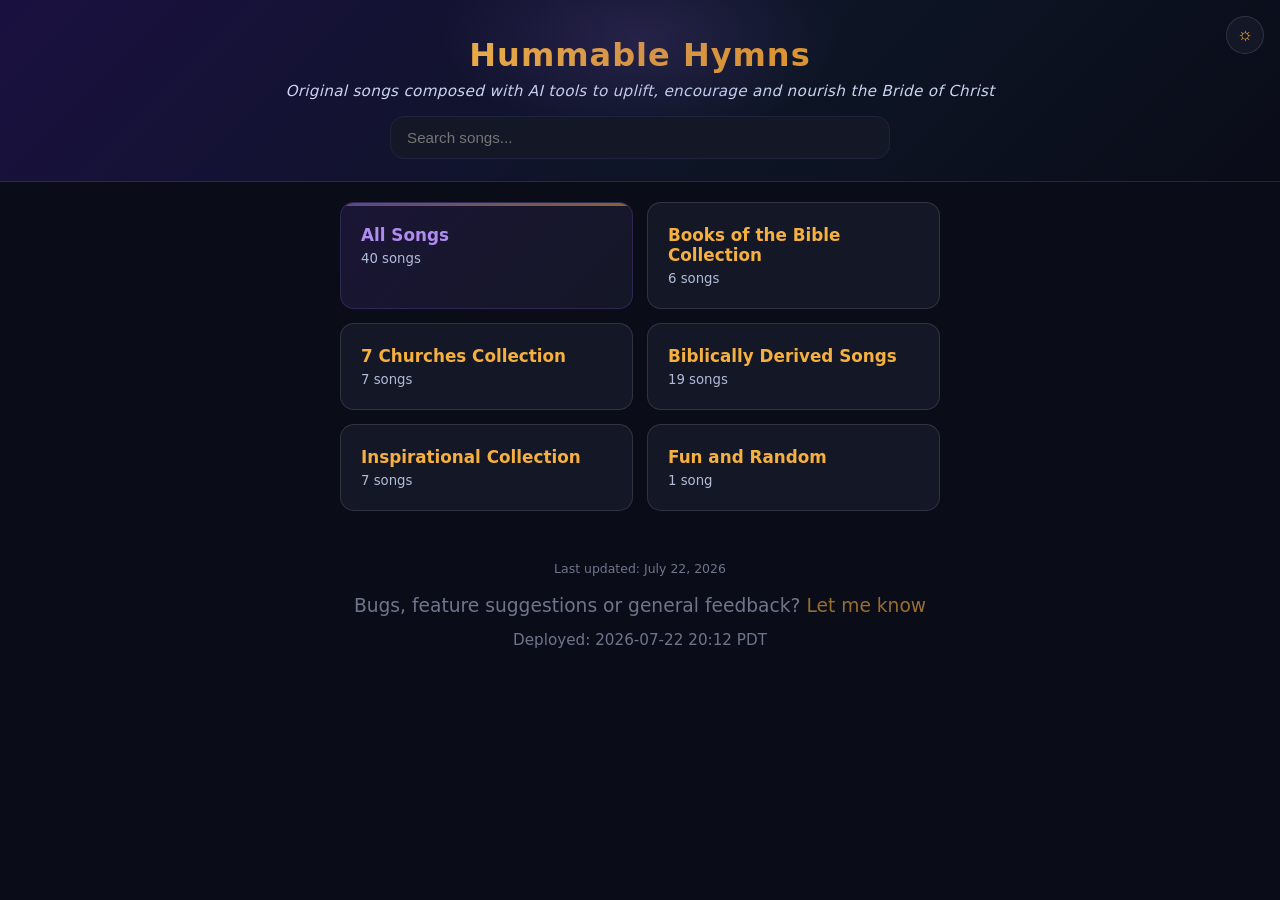
==== index.html @ 8672c4fe "Trim Media Session metadata to title-only as a diagnostic step Title + artist + album + artwork all " ====
<!DOCTYPE html>
<html lang="en">
<head>
<meta charset="UTF-8">
<meta name="viewport" content="width=device-width, initial-scale=1.0">
<meta http-equiv="Cache-Control" content="no-cache, no-store, must-revalidate">
<meta http-equiv="Pragma" content="no-cache">
<meta http-equiv="Expires" content="0">
<title>Hummable Hymns</title>
<link rel="icon" href="img/icon-192.png" type="image/png">
<link rel="apple-touch-icon" href="img/icon-192.png">
<link rel="stylesheet" href="css/style.css?v=15">
<script>
  (function () {
    var saved = localStorage.getItem("theme");
    if (saved === "day") document.documentElement.setAttribute("data-theme", "day");
  })();
</script>
</head>
<body>
  <header class="site-header" id="site-header">
    <button id="theme-toggle" class="theme-toggle" aria-label="Switch to day mode" title="Toggle day/night mode">&#9788;</button>
    <a href="index.html" class="back-link hidden" id="back-link">&larr; Categories</a>
    <h1 id="page-title">Hummable Hymns</h1>
    <p class="tagline" id="page-tagline">Original songs, freely played.</p>
    <div class="search-container">
      <input type="text" id="search-input" placeholder="Search songs..." autocomplete="off">
      <div id="search-results" class="search-results-dropdown"></div>
    </div>
  </header>

  <button id="now-playing-strip" class="now-playing-strip hidden" type="button">
    <span class="now-playing-strip-icon">&#8618;</span>
    <span class="now-playing-strip-text" id="now-playing-strip-text"></span>
  </button>

  <main class="category-grid" id="category-grid">
    <!-- Categories are rendered here by js/app.js -->
  </main>

  <main id="playlist-view" class="hidden">
    <ul class="song-list" id="song-list">
      <!-- Songs rendered here by js/app.js -->
    </ul>
  </main>

  <div class="player-bar hidden" id="player-bar">
    <div class="lyrics-panel" id="lyrics-panel">
      <div class="lyrics-panel-header">
        <span>Lyrics</span>
      </div>
      <div class="lyrics-panel-body" id="lyrics-panel-body">
        <!-- Lyrics text injected here by player.js -->
      </div>
    </div>
    <div class="player-info">
      <p id="now-playing-title">Select a song</p>
    </div>
    <div class="player-progress">
      <span id="current-time">0:00</span>
      <input type="range" id="seek-bar" value="0" min="0" max="100" step="0.1">
      <span id="duration-time">0:00</span>
    </div>
    <div class="player-controls">
      <button id="shuffle-btn" aria-label="Shuffle off" aria-pressed="false" title="Shuffle" fill="currentColor">
        <svg width="24px" height="24px" viewBox="0 0 16 16" xmlns="http://www.w3.org/2000/svg">
            <path d="M13 1H12V3H10.5858L7 6.58579L3.41421 3H0V5H2.58579L5.58579 8L2.58579 11H0V13H3.41421L11.4142 5H12V7H13L16 4L13 1Z"/>
            <path d="M12 9H13L16 12L13 15H12V13H10.5858L8.41421 10.8284L9.82843 9.41421L11.4142 11H12V9Z"/>
        </svg>
      </button>
      <button id="prev-btn" aria-label="Previous">&#9664;&#9664;</button>
      <button id="play-pause-btn" aria-label="Play">&#9654;</button>
      <button id="next-btn" aria-label="Next">&#9654;&#9654;</button>
      <button id="lyrics-btn" aria-label="Show lyrics" class="lyrics-btn" disabled>&#9660; Lyrics</button>
      <div class="volume-control">
        <button id="volume-btn" class="volume-btn" aria-label="Volume" aria-expanded="false" aria-controls="volume-popover">&#128266;</button>
        <div class="volume-popover" id="volume-popover">
          <input type="range" id="volume-bar" min="0" max="1" step="0.01" value="1" aria-label="Volume">
        </div>
      </div>
    </div>
    <audio id="audio-player" preload="auto"></audio>
  </div>

  <footer class="site-footer" id="site-footer">
    <p id="last-updated" style="margin:0; margin-bottom: 14pt;"></p>
    <p style="margin:0; font-size: 14pt;">Bugs, feature suggestions or general feedback? <a href="mailto:sutherfone@gmail.com">Let me know</a></p>
    <p id="deploy-stamp" class="deploy-stamp"></p>
  </footer>

  <script src="js/player.js?v=15"></script>
  <script src="js/app.js?v=15"></script>
</body>
</html>
---- css/style.css ----
:root {
  --bg: #0a0c18;
  --surface: #141726;
  --surface-light: #1e2340;
  --surface-hover: #252c44;
  --text: #ffffff;
  --text-dim: #b0bcd8;
  --accent: #f5b040;
  --accent-glow: rgba(245, 176, 64, 0.22);
  --accent2: #9b7de0;
  --accent2-glow: rgba(155, 125, 224, 0.22);
  --green: #3dba7e;
  --radius: 14px;
  --radius-sm: 8px;
  --gradient-header: linear-gradient(135deg, #1a1040 0%, #0d1525 60%, #0a0c18 100%);
}

:root[data-theme="day"] {
  --bg: #f7f5ef;
  --surface: #ffffff;
  --surface-light: #e6e1d4;
  --surface-hover: #ece7da;
  --text: #1a1810;
  --text-dim: #5a5548;
  --accent: #b5750f;
  --accent-glow: rgba(181, 117, 15, 0.18);
  --accent2: #6a4bb0;
  --accent2-glow: rgba(106, 75, 176, 0.18);
  --green: #1f8a52;
  --gradient-header: linear-gradient(135deg, #fff8e8 0%, #fdf1e0 60%, #f7f5ef 100%);
}
:root[data-theme="day"] .site-header h1 {
  background: linear-gradient(135deg, #a5680d 0%, #8a5610 50%, #6e4308 100%);
  -webkit-background-clip: text;
  background-clip: text;
}
:root[data-theme="day"] .tagline { color: #4a4638; }
:root[data-theme="day"] .category-card,
:root[data-theme="day"] .song-item:hover,
:root[data-theme="day"] .lyrics-panel,
:root[data-theme="day"] .admin-section {
  border-color: rgba(0,0,0,0.1);
}
:root[data-theme="day"] .category-card.all-card {
  background: linear-gradient(135deg, #ece6fb 0%, var(--surface) 100%);
}
:root[data-theme="day"] .category-card.new-card {
  background: linear-gradient(135deg, #e3f5ec 0%, var(--surface) 100%);
}
:root[data-theme="day"] .player-bar {
  background: linear-gradient(180deg, rgba(255,255,255,0.97) 0%, rgba(247,245,239,0.99) 100%);
  border-top-color: rgba(181,117,15,0.25);
  box-shadow: 0 -4px 32px rgba(0,0,0,0.12);
}

* { box-sizing: border-box; }

.hidden { display: none !important; }

body {
  margin: 0;
  font-family: Verdana, Geneva, "DejaVu Sans", sans-serif;
  background: var(--bg);
  color: var(--text);
  min-height: 100vh;
  /* Kept in sync with the fixed player bar's real rendered height by
     player.js — the bar can grow taller on narrow viewports where its
     controls wrap to a second row, and a hardcoded value here would
     leave the last song(s) in a long list hidden underneath it. */
  padding-bottom: calc(var(--player-bar-height, 120px) + 12px);
}

a { color: var(--accent); text-decoration: none; }

/* Header */
.site-header {
  padding: 36px 20px 22px;
  text-align: center;
  background: var(--gradient-header);
  border-bottom: 1px solid rgba(232,160,48,0.15);
  position: relative;
  overflow: visible;
}

/* Theme toggle */
.theme-toggle {
  position: absolute;
  top: 16px;
  right: 16px;
  width: 38px;
  height: 38px;
  display: flex;
  align-items: center;
  justify-content: center;
  background: var(--surface);
  border: 1px solid rgba(255,255,255,0.12);
  border-radius: 50%;
  color: var(--accent);
  font-size: 1.1rem;
  line-height: 1;
  cursor: pointer;
  z-index: 5;
  transition: background 0.15s, border-color 0.15s, transform 0.15s;
}
.theme-toggle:hover {
  background: var(--surface-hover);
  transform: translateY(-1px);
}
:root[data-theme="day"] .theme-toggle {
  border-color: rgba(0,0,0,0.12);
}

/* Search container */
.search-container {
  position: relative;
  margin-top: 16px;
  max-width: 500px;
  margin-left: auto;
  margin-right: auto;
}

#search-input {
  width: 100%;
  padding: 12px 16px;
  background: var(--surface);
  border: 1px solid var(--surface-light);
  border-radius: var(--radius);
  color: var(--text);
  font-size: 0.95rem;
  outline: none;
  transition: border-color 0.15s, box-shadow 0.15s;
}

#search-input:focus {
  border-color: var(--accent);
  box-shadow: 0 0 0 2px rgba(232, 160, 48, 0.15);
}

.search-results-dropdown {
  position: absolute;
  top: 100%;
  left: 0;
  right: 0;
  max-height: 300px;
  overflow-y: auto;
  background: var(--surface);
  border: 1px solid var(--surface-light);
  border-radius: var(--radius-sm);
  margin-top: 8px;
  display: none;
  z-index: 10000;
  box-shadow: 0 8px 24px rgba(0, 0, 0, 0.3);
}

.search-results-dropdown.show {
  display: block;
}

.search-result-item {
  padding: 12px 16px;
  cursor: pointer;
  border-bottom: 1px solid rgba(255, 255, 255, 0.06);
  transition: background 0.15s;
  color: var(--text);
  font-size: 0.9rem;
}

.search-result-item:hover {
  background: var(--surface-hover);
}

.search-result-item:last-child {
  border-bottom: none;
}

.search-result-item .result-title {
  font-weight: 500;
  margin-bottom: 2px;
}

.search-result-item .result-category {
  font-size: 0.8rem;
  color: var(--text-dim);
  font-style: italic;
}

.no-results {
  padding: 16px;
  text-align: center;
  color: var(--text-dim);
  font-size: 0.85rem;
  font-style: italic;
}
.site-header::before {
  content: '';
  position: absolute;
  top: -60px; left: 50%;
  transform: translateX(-50%);
  width: 400px; height: 200px;
  background: radial-gradient(ellipse, rgba(124,92,191,0.2) 0%, transparent 70%);
  pointer-events: none;
}
.site-header h1 {
  margin: 0;
  font-size: 2rem;
  letter-spacing: 1px;
  background: linear-gradient(135deg, #f0d080 0%, #e8a030 50%, #c47820 100%);
  -webkit-background-clip: text;
  -webkit-text-fill-color: transparent;
  background-clip: text;
  text-shadow: none;
}
.tagline {
  color: #c8d4f0;
  margin: 8px 0 0;
  font-size: 0.95rem;
  font-style: italic;
  letter-spacing: 0.3px;
}
.playlist-header {
  text-align: left;
  padding-bottom: 12px;
}
.back-link {
  display: inline-flex;
  align-items: center;
  gap: 6px;
  margin-bottom: 8px;
  font-size: 0.9rem;
  color: var(--accent);
  opacity: 0.85;
  transition: opacity 0.15s;
}
.back-link:hover { opacity: 1; }

/* Now-playing strip (shown on the category grid while something plays) */
.now-playing-strip {
  display: flex;
  align-items: center;
  gap: 10px;
  max-width: 420px;
  margin: 18px auto 0;
  padding: 10px 18px;
  background: var(--surface);
  border: 1px solid rgba(232,160,48,0.25);
  border-radius: 999px;
  color: var(--text);
  font-size: 0.85rem;
  cursor: pointer;
  transition: background 0.15s, border-color 0.15s, transform 0.15s;
}
.now-playing-strip:hover {
  background: var(--surface-hover);
  border-color: var(--accent);
  transform: translateY(-1px);
}
.now-playing-strip-icon {
  display: flex;
  align-items: center;
  justify-content: center;
  width: 22px;
  height: 22px;
  flex-shrink: 0;
  border-radius: 50%;
  background: rgba(232,160,48,0.15);
  color: var(--accent);
  font-size: 0.7rem;
}
.now-playing-strip-text {
  overflow: hidden;
  text-overflow: ellipsis;
  white-space: nowrap;
}

/* Category grid */
.category-grid {
  display: grid;
  grid-template-columns: 1fr;
  gap: 14px;
  padding: 20px 20px 30px;
  max-width: 640px;
  margin: 0 auto;
}
@media (min-width: 540px) {
  .category-grid { grid-template-columns: 1fr 1fr; }
}

.category-card {
  background: var(--surface);
  border: 1px solid rgba(255,255,255,0.12);
  border-radius: var(--radius);
  padding: 22px 20px;
  cursor: pointer;
  transition: background 0.18s, transform 0.15s, border-color 0.18s, box-shadow 0.18s;
  position: relative;
  overflow: hidden;
}
.category-card::before {
  content: '';
  position: absolute;
  top: 0; left: 0; right: 0;
  height: 3px;
  background: linear-gradient(90deg, var(--accent2), var(--accent));
  opacity: 0;
  transition: opacity 0.2s;
}
.category-card:hover,
.category-card:active {
  background: var(--surface-hover);
  border-color: rgba(232,160,48,0.25);
  box-shadow: 0 4px 24px rgba(0,0,0,0.4), 0 0 0 1px rgba(232,160,48,0.1);
  transform: translateY(-3px);
}
.category-card:hover::before { opacity: 1; }

.category-card h2 {
  margin: 0 0 6px;
  font-size: 1.05rem;
  color: var(--accent);
}
.category-card p {
  margin: 0;
  font-size: 0.83rem;
  color: var(--text-dim);
}

/* Special "All Songs" card */
.category-card.all-card {
  border-color: rgba(124,92,191,0.25);
  background: linear-gradient(135deg, #1a1535 0%, var(--surface) 100%);
}
.category-card.all-card::before {
  opacity: 0.5;
}
.category-card.all-card h2 {
  color: #b08cf0;
}

/* Song list */
.song-list {
  list-style: none;
  margin: 0;
  padding: 10px 12px;
  max-width: 700px;
  margin-inline: auto;
  display: flex;
  flex-direction: column;
  gap: 4px;
}
.song-item {
  display: flex;
  align-items: center;
  padding: 12px 14px;
  border-radius: var(--radius-sm);
  border: 1px solid transparent;
  cursor: pointer;
  transition: background 0.13s, border-color 0.13s;
  gap: 12px;
}
.song-item:hover {
  background: var(--surface);
  border-color: rgba(255,255,255,0.06);
}
.song-item.active {
  background: linear-gradient(90deg, rgba(232,160,48,0.12), transparent);
  border-color: rgba(232,160,48,0.18);
}
.song-item .song-num {
  font-size: 0.78rem;
  color: var(--text-dim);
  width: 22px;
  flex-shrink: 0;
  text-align: right;
}
.song-item .song-title {
  font-size: 0.97rem;
  flex: 1;
  min-width: 0;
  overflow: hidden;
  text-overflow: ellipsis;
  white-space: nowrap;
}
.song-item.active .song-title {
  color: var(--accent);
  font-weight: 600;
}
.song-item .song-badge-new {
  flex-shrink: 0;
  font-size: 0.65rem;
  font-weight: 700;
  letter-spacing: 0.4px;
  text-transform: uppercase;
  color: var(--green);
  background: rgba(61,186,126,0.14);
  border-radius: 999px;
  padding: 2px 8px;
}
.song-item .song-icon {
  width: 26px;
  height: 26px;
  flex-shrink: 0;
  display: flex;
  align-items: center;
  justify-content: center;
  border-radius: 50%;
  background: var(--surface-light);
  color: var(--text-dim);
  font-size: 0.68rem;
  transition: background 0.15s, color 0.15s;
}
.song-item:hover .song-icon {
  background: rgba(232,160,48,0.15);
  color: var(--accent);
}
.song-item.active .song-icon {
  background: rgba(232,160,48,0.2);
  color: var(--accent);
}

/* Lyrics panel */
.lyrics-panel {
  max-height: 0;
  overflow: hidden;
  border-radius: var(--radius-sm);
  background: var(--surface);
  border: 1px solid rgba(232,160,48,0.15);
  transition: max-height 0.28s ease, opacity 0.2s ease, margin 0.28s ease;
  opacity: 0;
  margin-bottom: 0;
}
.lyrics-panel.open {
  max-height: 240px;
  opacity: 1;
  margin-bottom: 8px;
}
.lyrics-panel-header {
  display: flex;
  align-items: center;
  justify-content: space-between;
  padding: 8px 12px;
  border-bottom: 1px solid rgba(255,255,255,0.06);
  font-size: 0.8rem;
  letter-spacing: 0.5px;
  text-transform: uppercase;
  color: var(--text-dim);
}
.lyrics-panel-body {
  padding: 12px 16px 16px;
  max-height: 190px;
  overflow-y: auto;
  font-size: 0.92rem;
  line-height: 1.6;
  color: var(--text);
}
.lyrics-line {
  margin: 0 0 2px;
  white-space: pre-wrap;
}
.lyrics-line.lyrics-blank {
  height: 0.6em;
}
.lyrics-line.lyrics-section {
  margin-top: 14px;
  margin-bottom: 6px;
  font-weight: 700;
  letter-spacing: 0.4px;
  text-transform: uppercase;
  font-size: 0.78rem;
  color: var(--accent);
}
.lyrics-line.lyrics-section:first-child {
  margin-top: 0;
}
.lyrics-btn {
  background: none;
  border: 1px solid var(--surface-light);
  color: var(--text-dim);
  font-size: 0.78rem;
  font-weight: 600;
  letter-spacing: 0.3px;
  cursor: pointer;
  padding: 6px 12px;
  border-radius: 999px;
  transition: color 0.15s, background 0.15s, border-color 0.15s, opacity 0.15s;
}
.lyrics-btn:hover:not(:disabled) {
  color: var(--text);
  background: var(--surface-light);
  border-color: var(--accent);
}
.lyrics-btn:disabled {
  opacity: 0.4;
  cursor: not-allowed;
}

/* Player bar */
.player-bar {
  position: fixed;
  bottom: 0;
  left: 0;
  right: 0;
  background: linear-gradient(180deg, rgba(22,25,40,0.97) 0%, rgba(13,15,26,0.99) 100%);
  border-top: 1px solid rgba(232,160,48,0.2);
  backdrop-filter: blur(12px);
  padding: 10px 18px 16px;
  display: flex;
  flex-direction: column;
  gap: 6px;
  z-index: 10;
  box-shadow: 0 -4px 32px rgba(0,0,0,0.5);
}
.player-info {
  font-size: 0.88rem;
  white-space: nowrap;
  overflow: hidden;
  text-overflow: ellipsis;
  color: var(--text-dim);
}
#now-playing-title {
  color: var(--text);
  font-weight: 500;
}
.player-progress {
  display: flex;
  align-items: center;
  gap: 8px;
  font-size: 0.72rem;
  color: var(--text-dim);
}
.player-progress input[type="range"] { flex: 1; }

.player-controls {
  display: flex;
  align-items: center;
  justify-content: center;
  gap: 16px;
  flex-wrap: wrap;
}
.player-controls button {
  background: none;
  border: none;
  color: var(--text-dim);
  font-size: 1rem;
  cursor: pointer;
  padding: 6px 10px;
  border-radius: 50%;
  transition: color 0.15s, background 0.15s;
}
.player-controls button:hover { color: var(--text); background: var(--surface-light); }
#play-pause-btn {
  font-size: 1.3rem;
  color: var(--accent);
  background: rgba(232,160,48,0.12);
  border-radius: 50%;
  width: 40px; height: 40px;
  display: flex; align-items: center; justify-content: center;
  padding: 0;
}
#play-pause-btn:hover { background: rgba(232,160,48,0.22); color: var(--accent); }

/* Prev/Next get explicit sizing so they meet the ~44px touch-target
   minimum instead of shrinking to their glyph's natural size. */
#prev-btn, #next-btn {
  min-width: 44px;
  min-height: 44px;
  display: flex;
  align-items: center;
  justify-content: center;
  padding: 0;
}

#volume-bar { width: 80px; margin-left: 6px; }

/* Volume control: inline slider on wide layouts, icon + popover on
   narrow ones — the range input's default sizing was one of the players
   in the two-row wrap that pushed controls (or the whole bar) off the
   bottom of small phone viewports. */
.volume-control { position: relative; display: flex; align-items: center; }
.volume-btn { display: none; }
.volume-popover { display: contents; }

@media (max-width: 479px) {
  .volume-btn {
    display: flex;
    align-items: center;
    justify-content: center;
    min-width: 44px;
    min-height: 44px;
    padding: 0;
  }
  .volume-popover {
    display: block;
    position: absolute;
    bottom: calc(100% + 10px);
    right: 0;
    background: var(--surface);
    border: 1px solid var(--surface-light);
    border-radius: var(--radius-sm);
    padding: 10px 12px;
    box-shadow: 0 8px 24px rgba(0,0,0,0.35);
    opacity: 0;
    pointer-events: none;
    transform: translateY(4px);
    transition: opacity 0.15s, transform 0.15s;
  }
  .volume-popover.open {
    opacity: 1;
    pointer-events: auto;
    transform: translateY(0);
  }
  #volume-bar { width: 120px; margin-left: 0; }
}

#shuffle-btn {
  display: flex;
  align-items: center;
  justify-content: center;
}
#shuffle-btn svg path {
  fill: currentColor;
}
#shuffle-btn.active {
  color: var(--accent);
  background: rgba(232,160,48,0.12);
}

input[type="range"] {
  -webkit-appearance: none;
  height: 4px;
  background: var(--surface-light);
  border-radius: 2px;
  outline: none;
}
input[type="range"]::-webkit-slider-thumb {
  -webkit-appearance: none;
  width: 13px; height: 13px;
  border-radius: 50%;
  background: var(--accent);
  cursor: pointer;
}
input[type="range"]::-moz-range-thumb {
  width: 13px; height: 13px;
  border-radius: 50%;
  background: var(--accent);
  cursor: pointer;
  border: none;
}

/* Footer */
.site-footer {
  text-align: center;
  color: var(--text-dim);
  font-size: 0.78rem;
  padding: 20px;
  opacity: 0.6;
}
.deploy-stamp {
  font-size: 0.95rem;
}

/* ── Admin styles ── */
.admin-login {
  min-height: 100vh;
  display: flex;
  align-items: center;
  justify-content: center;
  background: var(--gradient-header);
}
.admin-login-box {
  background: var(--surface);
  border: 1px solid rgba(232,160,48,0.2);
  border-radius: var(--radius);
  padding: 36px 32px;
  width: 320px;
  text-align: center;
}
.admin-login-box h2 {
  margin: 0 0 6px;
  color: var(--accent);
}
.admin-login-box p { color: var(--text-dim); font-size: 0.88rem; margin: 0 0 24px; }
.admin-login-box input[type="password"] {
  width: 100%;
  padding: 10px 14px;
  background: var(--bg);
  border: 1px solid var(--surface-light);
  border-radius: var(--radius-sm);
  color: var(--text);
  font-size: 1rem;
  margin-bottom: 14px;
  outline: none;
  transition: border-color 0.15s;
}
.admin-login-box input[type="password"]:focus { border-color: var(--accent); }
.btn {
  display: inline-block;
  padding: 10px 22px;
  border-radius: var(--radius-sm);
  border: none;
  cursor: pointer;
  font-size: 0.95rem;
  font-weight: 600;
  transition: opacity 0.15s, transform 0.1s;
}
.btn:hover { opacity: 0.88; transform: translateY(-1px); }
.btn-primary { background: var(--accent); color: #0d0f1a; }
.btn-secondary { background: var(--surface-light); color: var(--text); }
.btn-danger { background: #9e2a2a; color: #fff; }
.btn-sm { padding: 6px 14px; font-size: 0.83rem; }
.error-msg { color: #e05555; font-size: 0.85rem; margin-top: 10px; }

.admin-layout {
  max-width: 760px;
  margin: 0 auto;
  padding: 24px 20px 60px;
}
.admin-header {
  display: flex;
  align-items: center;
  justify-content: space-between;
  margin-bottom: 28px;
  padding-bottom: 16px;
  border-bottom: 1px solid var(--surface-light);
}
.admin-header h1 { margin: 0; font-size: 1.4rem; color: var(--accent); }

.admin-section {
  background: var(--surface);
  border: 1px solid rgba(255,255,255,0.06);
  border-radius: var(--radius);
  padding: 22px 20px;
  margin-bottom: 20px;
}
.admin-section h2 {
  margin: 0 0 16px;
  font-size: 1rem;
  color: var(--text-dim);
  text-transform: uppercase;
  letter-spacing: 0.8px;
}

.site-text-fields {
  display: flex;
  flex-direction: column;
  gap: 12px;
}
.field-row { display: flex; flex-direction: column; gap: 5px; }
.field-row label { font-size: 0.82rem; color: var(--text-dim); }
.field-row input[type="text"] {
  padding: 9px 12px;
  background: var(--bg);
  border: 1px solid var(--surface-light);
  border-radius: var(--radius-sm);
  color: var(--text);
  font-size: 0.95rem;
  outline: none;
  transition: border-color 0.15s;
}
.field-row input[type="text"]:focus { border-color: var(--accent); }

/* Admin song table */
.songs-table { width: 100%; }
.song-row {
  display: flex;
  align-items: center;
  gap: 10px;
  padding: 9px 6px;
  border-bottom: 1px solid rgba(255,255,255,0.04);
  border-radius: var(--radius-sm);
  transition: background 0.12s;
}
.song-row:hover { background: var(--surface-hover); }
.drag-handle {
  cursor: grab;
  color: var(--text-dim);
  font-size: 1rem;
  padding: 0 4px;
  flex-shrink: 0;
  opacity: 0.5;
}
.drag-handle:active { cursor: grabbing; }
.song-row.dragging { opacity: 0.4; }
.song-row.drag-over { border-top: 2px solid var(--accent); }
.song-row-title { flex: 1; }
.song-row-title input {
  width: 100%;
  background: transparent;
  border: 1px solid transparent;
  border-radius: 4px;
  color: var(--text);
  font-size: 0.9rem;
  padding: 4px 6px;
  outline: none;
  transition: border-color 0.15s, background 0.15s;
}
.song-row-title input:focus {
  border-color: var(--accent);
  background: var(--bg);
}
.song-row-cat select {
  background: var(--bg);
  border: 1px solid var(--surface-light);
  border-radius: 4px;
  color: var(--text-dim);
  font-size: 0.8rem;
  padding: 4px 6px;
  outline: none;
}
.song-row-cat select:focus { border-color: var(--accent); }

/* Add song form */
.add-song-form { display: flex; flex-direction: column; gap: 12px; }
.add-song-form .row { display: flex; gap: 10px; flex-wrap: wrap; }
.add-song-form input[type="text"],
.add-song-form select {
  flex: 1;
  min-width: 140px;
  padding: 9px 12px;
  background: var(--bg);
  border: 1px solid var(--surface-light);
  border-radius: var(--radius-sm);
  color: var(--text);
  font-size: 0.93rem;
  outline: none;
  transition: border-color 0.15s;
}
.add-song-form input[type="text"]:focus,
.add-song-form select:focus { border-color: var(--accent); }

.save-bar {
  position: fixed;
  bottom: 0; left: 0; right: 0;
  background: rgba(22,25,40,0.97);
  border-top: 1px solid rgba(232,160,48,0.2);
  padding: 12px 24px;
  display: flex;
  align-items: center;
  justify-content: space-between;
  gap: 12px;
  z-index: 20;
  backdrop-filter: blur(10px);
}
.save-status { font-size: 0.85rem; color: var(--green); }

/* New Additions card */
.category-card.new-card {
  border-color: rgba(61, 186, 126, 0.3);
  background: linear-gradient(135deg, #0f2820 0%, var(--surface) 100%);
}
.category-card.new-card::before {
  background: linear-gradient(90deg, var(--green), var(--accent));
  opacity: 0.6;
}
.category-card.new-card h2 {
  color: var(--green);
}
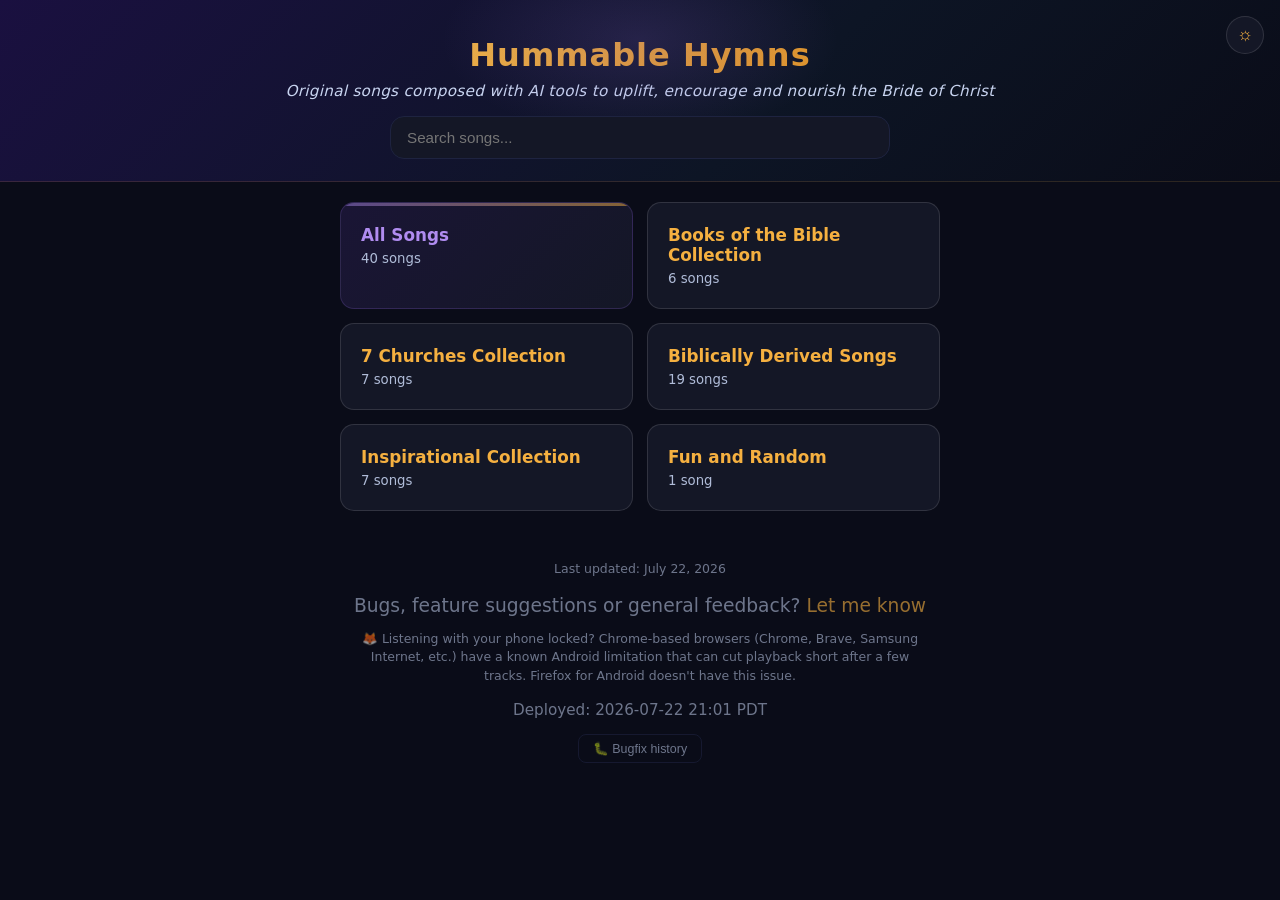
==== commit 937fa607: "Add Firefox recommendation notice and live bugfix history popup Restore full Media Session metadata " ====
--- a/index.html
+++ b/index.html
@@ -9,7 +9,7 @@
 <title>Hummable Hymns</title>
 <link rel="icon" href="img/icon-192.png" type="image/png">
 <link rel="apple-touch-icon" href="img/icon-192.png">
-<link rel="stylesheet" href="css/style.css?v=15">
+<link rel="stylesheet" href="css/style.css?v=16">
 <script>
   (function () {
     var saved = localStorage.getItem("theme");
@@ -85,10 +85,26 @@
   <footer class="site-footer" id="site-footer">
     <p id="last-updated" style="margin:0; margin-bottom: 14pt;"></p>
     <p style="margin:0; font-size: 14pt;">Bugs, feature suggestions or general feedback? <a href="mailto:sutherfone@gmail.com">Let me know</a></p>
+    <p class="browser-tip">🦊 Listening with your phone locked? Chrome-based browsers (Chrome, Brave, Samsung Internet, etc.) have a known Android limitation that can cut playback short after a few tracks. Firefox for Android doesn't have this issue.</p>
     <p id="deploy-stamp" class="deploy-stamp"></p>
+    <p class="bugfix-history-link"><button type="button" id="bugfix-history-btn">🐛 Bugfix history</button></p>
   </footer>
 
-  <script src="js/player.js?v=15"></script>
-  <script src="js/app.js?v=15"></script>
+  <div id="bugfix-modal" class="bugfix-modal hidden" role="dialog" aria-modal="true" aria-labelledby="bugfix-modal-title">
+    <div class="bugfix-modal-backdrop" id="bugfix-modal-backdrop"></div>
+    <div class="bugfix-modal-panel">
+      <div class="bugfix-modal-header">
+        <h2 id="bugfix-modal-title">Bugfix History</h2>
+        <button type="button" id="bugfix-modal-close" aria-label="Close">&times;</button>
+      </div>
+      <p class="bugfix-modal-subtitle">Live from the GitHub commit history.</p>
+      <div id="bugfix-modal-body" class="bugfix-modal-body">
+        <p class="bugfix-loading">Loading…</p>
+      </div>
+    </div>
+  </div>
+
+  <script src="js/player.js?v=16"></script>
+  <script src="js/app.js?v=16"></script>
 </body>
 </html>
--- a/css/style.css
+++ b/css/style.css
@@ -658,6 +658,129 @@
   font-size: 0.95rem;
 }
 
+.browser-tip {
+  max-width: 560px;
+  margin: 14px auto 0 !important;
+  line-height: 1.5;
+}
+
+.bugfix-history-link {
+  margin: 10px 0 0 !important;
+}
+#bugfix-history-btn {
+  background: none;
+  border: 1px solid var(--surface-light);
+  border-radius: var(--radius-sm);
+  color: var(--text-dim);
+  font-size: 0.78rem;
+  padding: 6px 14px;
+  cursor: pointer;
+  transition: color 0.15s, border-color 0.15s, background 0.15s;
+}
+#bugfix-history-btn:hover {
+  color: var(--accent);
+  border-color: var(--accent);
+  background: var(--accent-glow);
+}
+
+/* ── Bugfix history modal ── */
+.bugfix-modal {
+  position: fixed;
+  inset: 0;
+  z-index: 10001;
+  display: flex;
+  align-items: center;
+  justify-content: center;
+  padding: 20px;
+}
+.bugfix-modal.hidden { display: none; }
+.bugfix-modal-backdrop {
+  position: absolute;
+  inset: 0;
+  background: rgba(0, 0, 0, 0.6);
+}
+.bugfix-modal-panel {
+  position: relative;
+  background: var(--surface);
+  border: 1px solid var(--surface-light);
+  border-radius: var(--radius);
+  max-width: 640px;
+  width: 100%;
+  max-height: 80vh;
+  display: flex;
+  flex-direction: column;
+  box-shadow: 0 20px 60px rgba(0, 0, 0, 0.5);
+  opacity: 1;
+}
+.bugfix-modal-header {
+  display: flex;
+  align-items: center;
+  justify-content: space-between;
+  padding: 18px 22px 0;
+}
+.bugfix-modal-header h2 {
+  margin: 0;
+  font-size: 1.15rem;
+  color: var(--accent);
+}
+#bugfix-modal-close {
+  background: none;
+  border: none;
+  color: var(--text-dim);
+  font-size: 1.6rem;
+  line-height: 1;
+  cursor: pointer;
+  padding: 4px 8px;
+}
+#bugfix-modal-close:hover { color: var(--text); }
+.bugfix-modal-subtitle {
+  margin: 4px 22px 0;
+  color: var(--text-dim);
+  font-size: 0.78rem;
+}
+.bugfix-modal-body {
+  overflow-y: auto;
+  padding: 12px 22px 22px;
+}
+.bugfix-loading, .bugfix-error {
+  color: var(--text-dim);
+  text-align: center;
+  padding: 30px 0;
+}
+.bugfix-date-group {
+  margin-top: 18px;
+}
+.bugfix-date-group:first-child { margin-top: 8px; }
+.bugfix-date-heading {
+  font-size: 0.82rem;
+  font-weight: 600;
+  color: var(--accent);
+  margin: 0 0 8px;
+  position: sticky;
+  top: -12px;
+  background: var(--surface);
+  padding: 4px 0;
+}
+.bugfix-list {
+  list-style: none;
+  margin: 0;
+  padding: 0;
+}
+.bugfix-list li {
+  padding: 6px 0;
+  border-bottom: 1px solid var(--surface-light);
+  font-size: 0.88rem;
+  line-height: 1.4;
+  color: var(--text);
+}
+.bugfix-list li:last-child { border-bottom: none; }
+.bugfix-list a {
+  color: var(--text-dim);
+  font-size: 0.75rem;
+  margin-left: 6px;
+  white-space: nowrap;
+}
+
 /* ── Admin styles ── */
 .admin-login {
   min-height: 100vh;
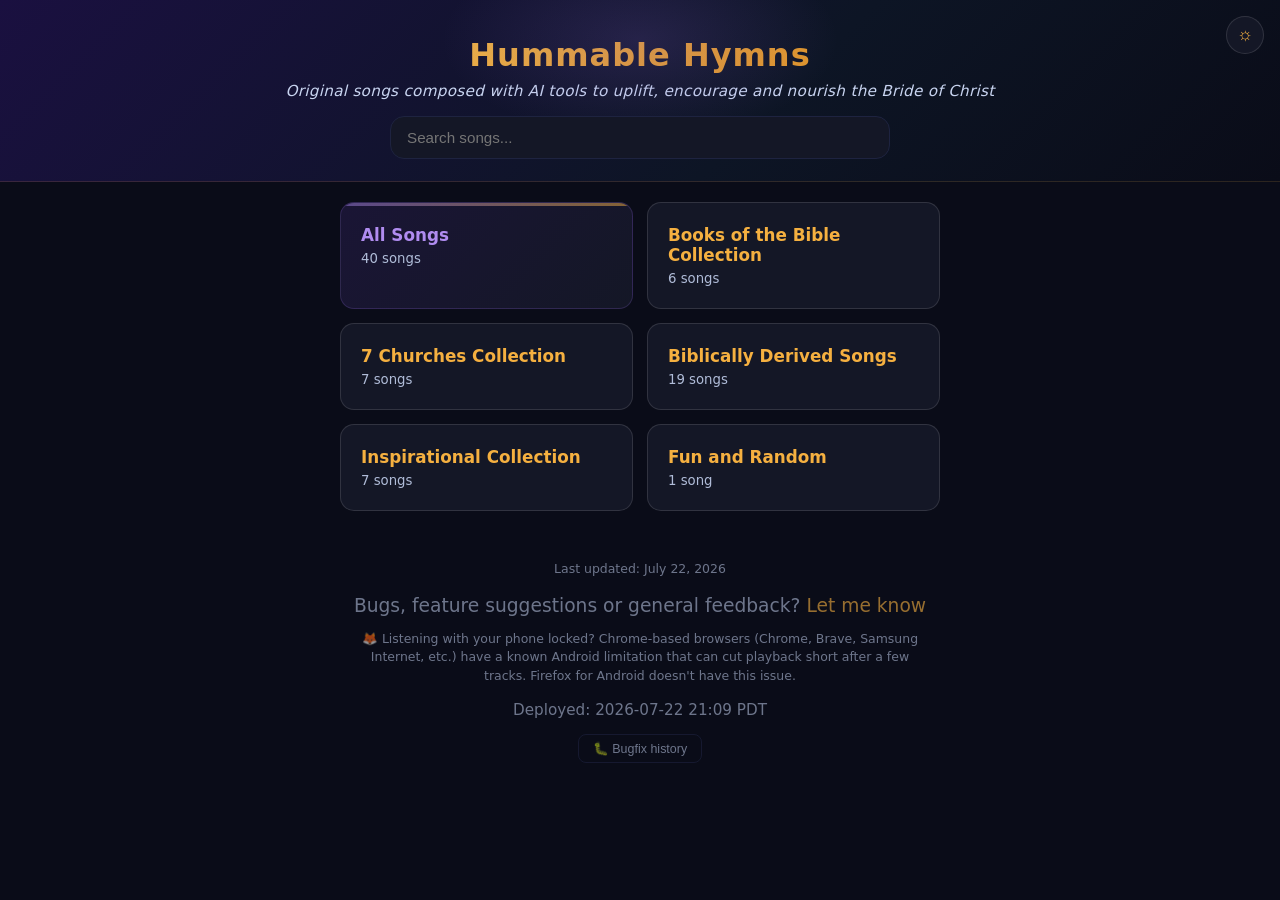
==== commit 14451761: "Fix duration text clipped off-screen on Firefox for Android The seek bar (flex: 1) had no min-width:" ====
--- a/index.html
+++ b/index.html
@@ -9,7 +9,7 @@
 <title>Hummable Hymns</title>
 <link rel="icon" href="img/icon-192.png" type="image/png">
 <link rel="apple-touch-icon" href="img/icon-192.png">
-<link rel="stylesheet" href="css/style.css?v=16">
+<link rel="stylesheet" href="css/style.css?v=17">
 <script>
   (function () {
     var saved = localStorage.getItem("theme");
@@ -104,7 +104,7 @@
     </div>
   </div>
 
-  <script src="js/player.js?v=16"></script>
-  <script src="js/app.js?v=16"></script>
+  <script src="js/player.js?v=17"></script>
+  <script src="js/app.js?v=17"></script>
 </body>
 </html>
--- a/css/style.css
+++ b/css/style.css
@@ -527,7 +527,13 @@
   font-size: 0.72rem;
   color: var(--text-dim);
 }
-.player-progress input[type="range"] { flex: 1; }
+/* Without min-width: 0, a flex:1 range input's intrinsic minimum width
+   can force this row wider than its container — pushing #duration-time
+   past the visible edge. Browsers disagree on that intrinsic minimum for
+   <input type="range"> (seen clipping the duration text on Firefox for
+   Android but not Chrome), so this can't be left to the default. */
+.player-progress input[type="range"] { flex: 1; min-width: 0; }
+#current-time, #duration-time { flex-shrink: 0; }
 
 .player-controls {
   display: flex;
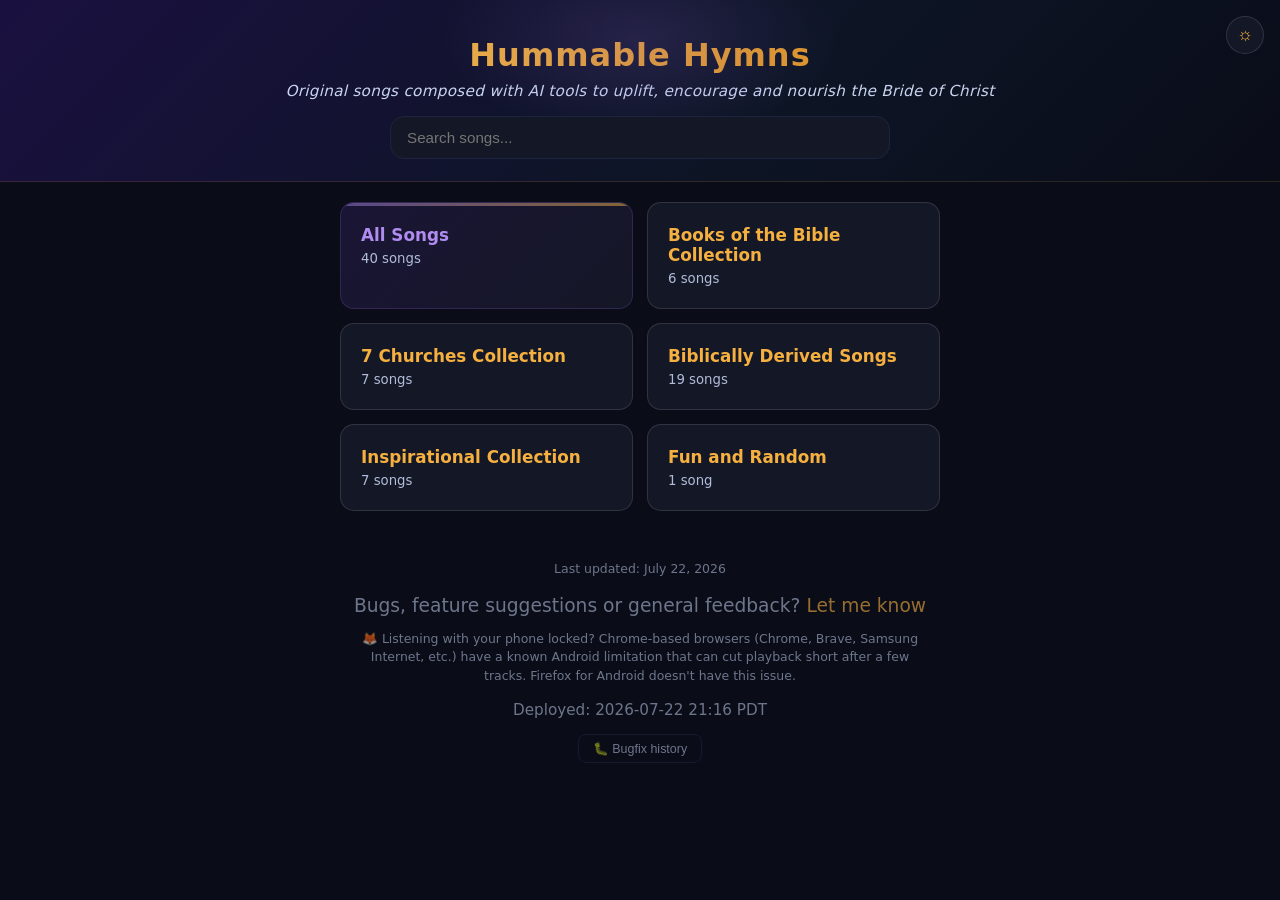
==== commit 9cef4000: "Prevent page from panning horizontally by a few px on some browsers overflow-x: hidden on html/body " ====
--- a/index.html
+++ b/index.html
@@ -9,7 +9,7 @@
 <title>Hummable Hymns</title>
 <link rel="icon" href="img/icon-192.png" type="image/png">
 <link rel="apple-touch-icon" href="img/icon-192.png">
-<link rel="stylesheet" href="css/style.css?v=17">
+<link rel="stylesheet" href="css/style.css?v=18">
 <script>
   (function () {
     var saved = localStorage.getItem("theme");
@@ -104,7 +104,7 @@
     </div>
   </div>
 
-  <script src="js/player.js?v=17"></script>
-  <script src="js/app.js?v=17"></script>
+  <script src="js/player.js?v=18"></script>
+  <script src="js/app.js?v=18"></script>
 </body>
 </html>
--- a/css/style.css
+++ b/css/style.css
@@ -56,6 +56,12 @@
 * { box-sizing: border-box; }
 
 .hidden { display: none !important; }
+
+/* Belt-and-suspenders against any element ending up a few px wider than
+   the viewport (browsers disagree on intrinsic widths for some form
+   controls — see the range-input min-width fix above) letting the whole
+   page pan/"float" horizontally by a sliver. Vertical scroll is untouched. */
+html, body { overflow-x: hidden; }
 
 body {
   margin: 0;
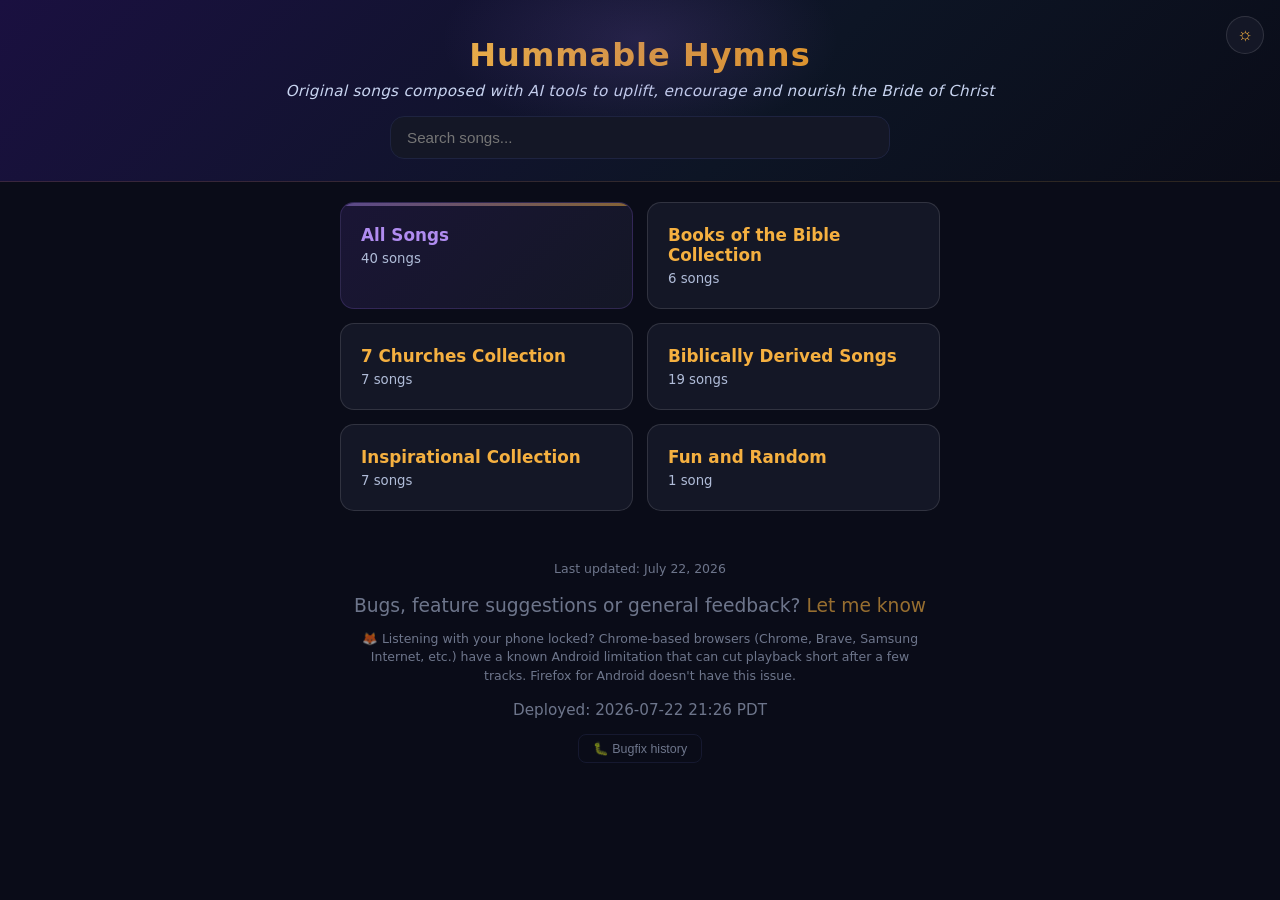
==== commit e24fb70b: "Replace collapsed volume icon with an always-visible slider + buffer % The narrow-viewport volume ic" ====
--- a/index.html
+++ b/index.html
@@ -9,7 +9,7 @@
 <title>Hummable Hymns</title>
 <link rel="icon" href="img/icon-192.png" type="image/png">
 <link rel="apple-touch-icon" href="img/icon-192.png">
-<link rel="stylesheet" href="css/style.css?v=18">
+<link rel="stylesheet" href="css/style.css?v=19">
 <script>
   (function () {
     var saved = localStorage.getItem("theme");
@@ -72,12 +72,13 @@
       <button id="play-pause-btn" aria-label="Play">&#9654;</button>
       <button id="next-btn" aria-label="Next">&#9654;&#9654;</button>
       <button id="lyrics-btn" aria-label="Show lyrics" class="lyrics-btn" disabled>&#9660; Lyrics</button>
+    </div>
+    <div class="player-secondary-row">
       <div class="volume-control">
-        <button id="volume-btn" class="volume-btn" aria-label="Volume" aria-expanded="false" aria-controls="volume-popover">&#128266;</button>
-        <div class="volume-popover" id="volume-popover">
-          <input type="range" id="volume-bar" min="0" max="1" step="0.01" value="1" aria-label="Volume">
-        </div>
+        <span class="volume-icon" aria-hidden="true">&#128266;</span>
+        <input type="range" id="volume-bar" min="0" max="1" step="0.01" value="1" aria-label="Volume">
       </div>
+      <span id="buffer-status" class="buffer-status"></span>
     </div>
     <audio id="audio-player" preload="auto"></audio>
   </div>
@@ -104,7 +105,7 @@
     </div>
   </div>
 
-  <script src="js/player.js?v=18"></script>
-  <script src="js/app.js?v=18"></script>
+  <script src="js/player.js?v=19"></script>
+  <script src="js/app.js?v=19"></script>
 </body>
 </html>
--- a/css/style.css
+++ b/css/style.css
@@ -581,46 +581,34 @@
   padding: 0;
 }
 
-#volume-bar { width: 80px; margin-left: 6px; }
-
-/* Volume control: inline slider on wide layouts, icon + popover on
-   narrow ones — the range input's default sizing was one of the players
-   in the two-row wrap that pushed controls (or the whole bar) off the
-   bottom of small phone viewports. */
-.volume-control { position: relative; display: flex; align-items: center; }
-.volume-btn { display: none; }
-.volume-popover { display: contents; }
-
-@media (max-width: 479px) {
-  .volume-btn {
-    display: flex;
-    align-items: center;
-    justify-content: center;
-    min-width: 44px;
-    min-height: 44px;
-    padding: 0;
-  }
-  .volume-popover {
-    display: block;
-    position: absolute;
-    bottom: calc(100% + 10px);
-    right: 0;
-    background: var(--surface);
-    border: 1px solid var(--surface-light);
-    border-radius: var(--radius-sm);
-    padding: 10px 12px;
-    box-shadow: 0 8px 24px rgba(0,0,0,0.35);
-    opacity: 0;
-    pointer-events: none;
-    transform: translateY(4px);
-    transition: opacity 0.15s, transform 0.15s;
-  }
-  .volume-popover.open {
-    opacity: 1;
-    pointer-events: auto;
-    transform: translateY(0);
-  }
-  #volume-bar { width: 120px; margin-left: 0; }
+/* Second row under the transport controls: a full-width volume slider on
+   the left, buffer percentage on the right. The player bar already has
+   the vertical room for this row on narrow viewports (previously spent
+   on a collapsed volume icon + tap-to-open popover) — no reason to hide
+   the slider behind a tap when there's space to just show it. */
+.player-secondary-row {
+  display: flex;
+  align-items: center;
+  gap: 12px;
+  margin-top: 2px;
+}
+.volume-control {
+  display: flex;
+  align-items: center;
+  gap: 8px;
+  flex: 1;
+  min-width: 0;
+}
+.volume-icon {
+  font-size: 0.95rem;
+  flex-shrink: 0;
+}
+#volume-bar { flex: 1; min-width: 0; }
+.buffer-status {
+  font-size: 0.72rem;
+  color: var(--text-dim);
+  white-space: nowrap;
+  flex-shrink: 0;
 }
 
 #shuffle-btn {
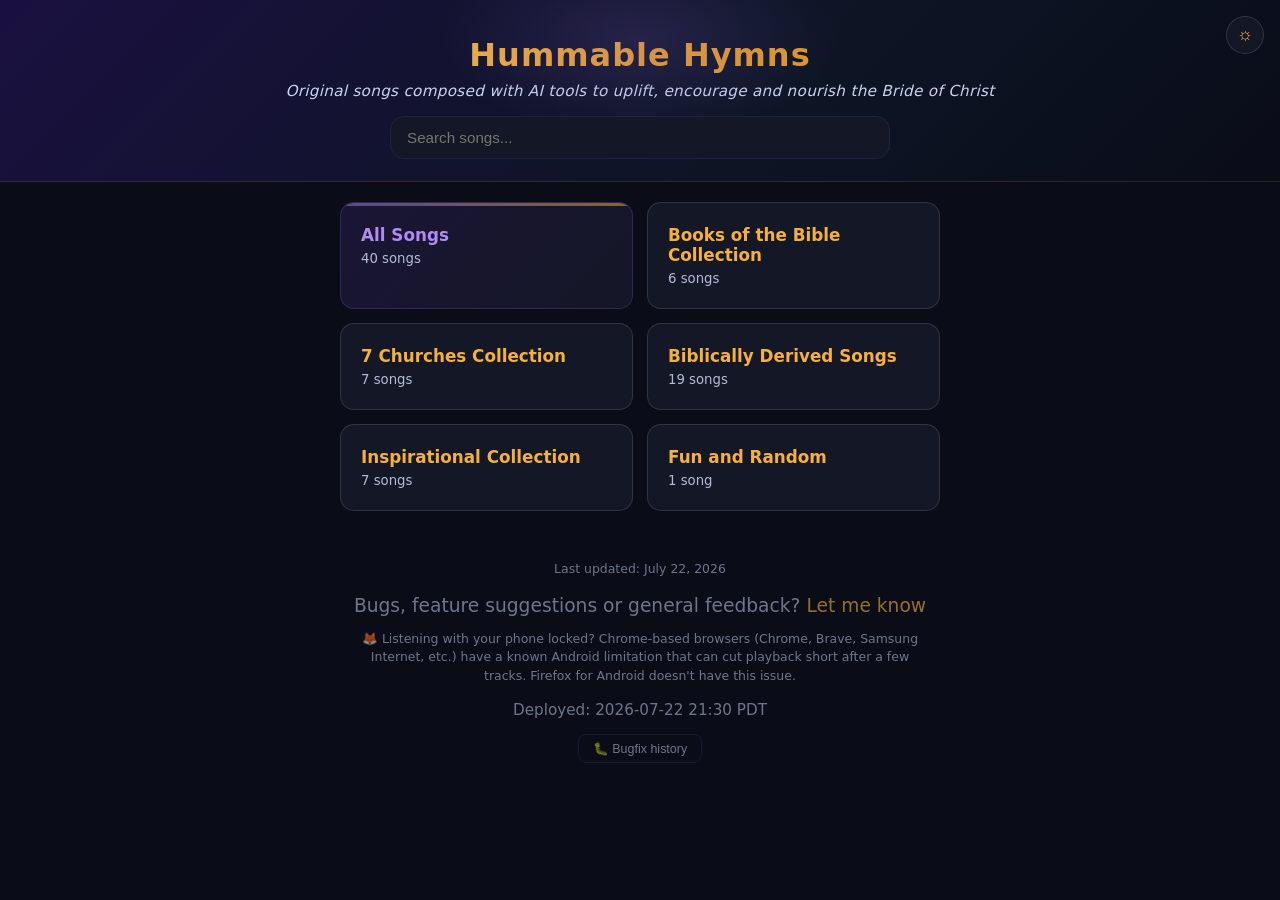
==== commit e22d23ad: "Make the buffered-progress fill green instead of accent gold Deliberately doesn't match the rest of " ====
--- a/index.html
+++ b/index.html
@@ -9,7 +9,7 @@
 <title>Hummable Hymns</title>
 <link rel="icon" href="img/icon-192.png" type="image/png">
 <link rel="apple-touch-icon" href="img/icon-192.png">
-<link rel="stylesheet" href="css/style.css?v=19">
+<link rel="stylesheet" href="css/style.css?v=20">
 <script>
   (function () {
     var saved = localStorage.getItem("theme");
@@ -105,7 +105,7 @@
     </div>
   </div>
 
-  <script src="js/player.js?v=19"></script>
-  <script src="js/app.js?v=19"></script>
+  <script src="js/player.js?v=20"></script>
+  <script src="js/app.js?v=20"></script>
 </body>
 </html>
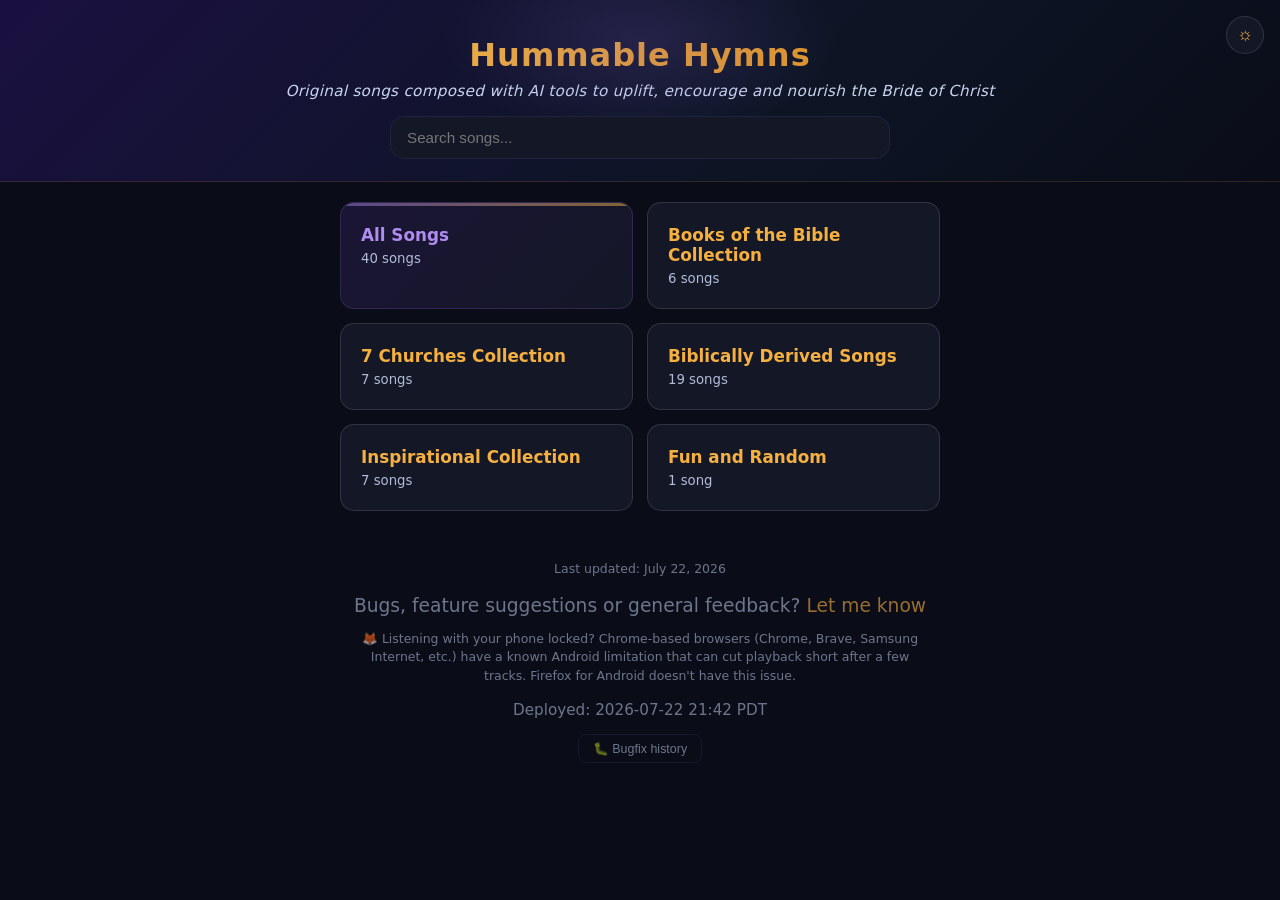
==== commit 3266f7ab: "Drop "Hide" from the open-state lyrics button label "Hide Lyrics" was long enough to wrap onto its o" ====
--- a/index.html
+++ b/index.html
@@ -9,7 +9,7 @@
 <title>Hummable Hymns</title>
 <link rel="icon" href="img/icon-192.png" type="image/png">
 <link rel="apple-touch-icon" href="img/icon-192.png">
-<link rel="stylesheet" href="css/style.css?v=20">
+<link rel="stylesheet" href="css/style.css?v=21">
 <script>
   (function () {
     var saved = localStorage.getItem("theme");
@@ -105,7 +105,7 @@
     </div>
   </div>
 
-  <script src="js/player.js?v=20"></script>
-  <script src="js/app.js?v=20"></script>
+  <script src="js/player.js?v=21"></script>
+  <script src="js/app.js?v=21"></script>
 </body>
 </html>
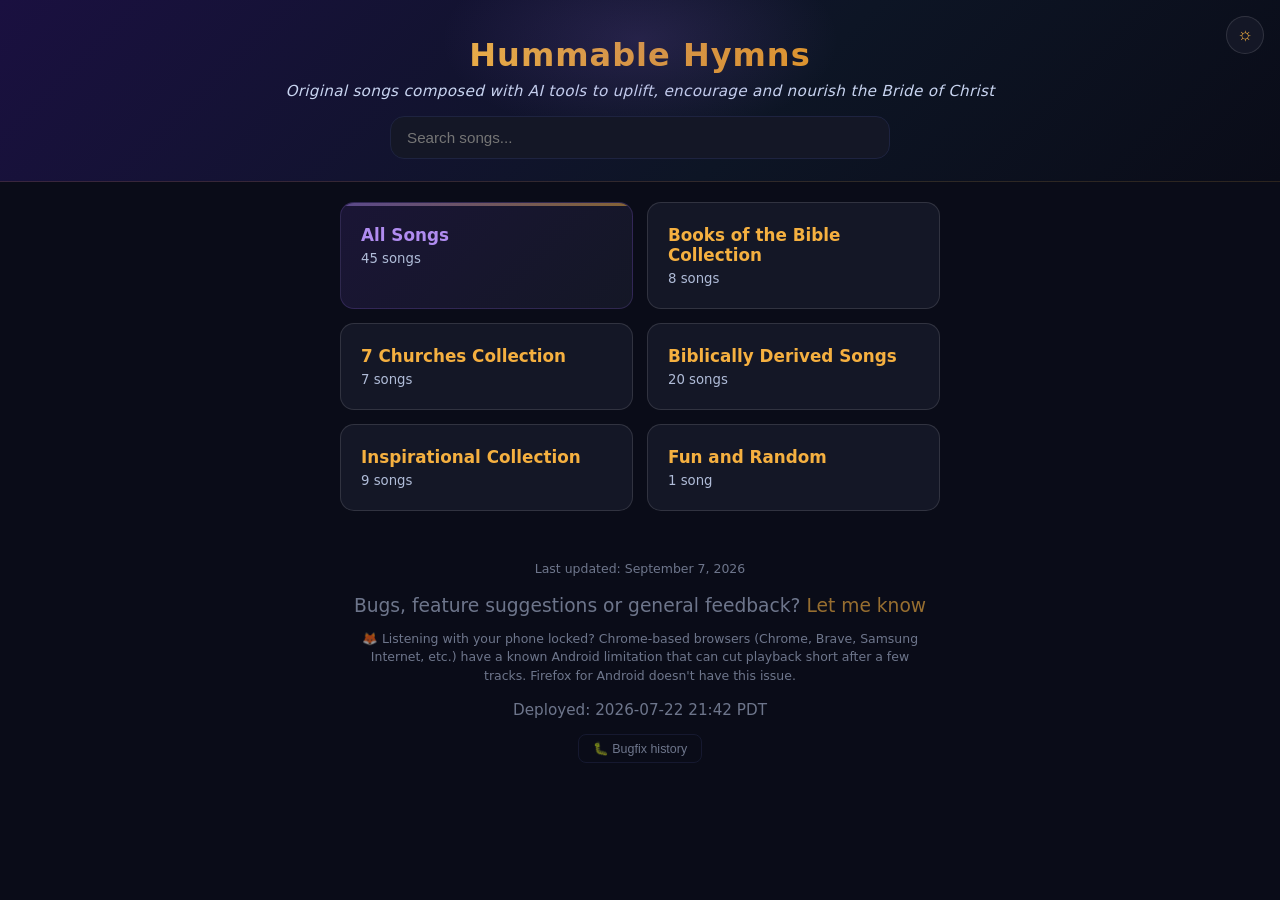
==== commit 7b94c3f0: "Add song star-rating dock to the player bar Ratings are open to all visitors and backed by a Cloudfl" ====
--- a/index.html
+++ b/index.html
@@ -9,7 +9,7 @@
 <title>Hummable Hymns</title>
 <link rel="icon" href="img/icon-192.png" type="image/png">
 <link rel="apple-touch-icon" href="img/icon-192.png">
-<link rel="stylesheet" href="css/style.css?v=21">
+<link rel="stylesheet" href="css/style.css?v=22">
 <script>
   (function () {
     var saved = localStorage.getItem("theme");
@@ -55,6 +55,9 @@
     </div>
     <div class="player-info">
       <p id="now-playing-title">Select a song</p>
+    </div>
+    <div class="player-rating hidden" id="player-rating">
+      <!-- Stars + readout injected by js/ratings.js -->
     </div>
     <div class="player-progress">
       <span id="current-time">0:00</span>
@@ -107,5 +110,6 @@
 
   <script src="js/player.js?v=21"></script>
   <script src="js/app.js?v=21"></script>
+  <script src="js/ratings.js?v=22"></script>
 </body>
 </html>
--- a/css/style.css
+++ b/css/style.css
@@ -526,6 +526,79 @@
   color: var(--text);
   font-weight: 500;
 }
+
+/* Star-rating dock — sits between the now-playing title and the seek bar.
+   Populated by js/ratings.js; hidden until a song with an id is loaded. */
+.player-rating {
+  display: flex;
+  align-items: center;
+  gap: 10px;
+  margin: 1px 0 2px;
+}
+.rating-stars {
+  display: flex;
+  align-items: center;
+  gap: 2px;
+  flex-shrink: 0;
+}
+.rating-star {
+  /* 40px tap target from padding, so five fit a narrow phone with room
+     to spare while the glyph itself stays a comfortable size. */
+  width: 40px;
+  height: 40px;
+  padding: 0;
+  border: none;
+  background: none;
+  cursor: pointer;
+  font-size: 1.35rem;
+  line-height: 1;
+  color: var(--text-dim);
+  opacity: 0.45;
+  transition: color 0.12s, opacity 0.12s, transform 0.12s;
+  -webkit-tap-highlight-color: transparent;
+}
+.rating-star.is-community {
+  /* Faint fill showing the community average before you've voted. */
+  color: var(--accent);
+  opacity: 0.4;
+}
+.rating-star.is-filled {
+  color: var(--accent);
+  opacity: 1;
+}
+.rating-star.is-mine {
+  color: var(--accent);
+  opacity: 1;
+  text-shadow: 0 0 8px var(--accent-glow);
+}
+.rating-star:active {
+  transform: scale(0.86);
+}
+.rating-readout {
+  font-size: 0.72rem;
+  color: var(--text-dim);
+  white-space: nowrap;
+  overflow: hidden;
+  text-overflow: ellipsis;
+}
+.player-rating.just-voted .rating-star.is-mine {
+  animation: rating-pop 0.32s ease;
+}
+@keyframes rating-pop {
+  0%   { transform: scale(1); }
+  40%  { transform: scale(1.25); }
+  100% { transform: scale(1); }
+}
+@media (hover: hover) {
+  .rating-star:hover { opacity: 1; color: var(--accent); }
+}
+@media (prefers-reduced-motion: reduce) {
+  .rating-star, .player-rating.just-voted .rating-star.is-mine {
+    transition: none;
+    animation: none;
+  }
+}
+
 .player-progress {
   display: flex;
   align-items: center;
